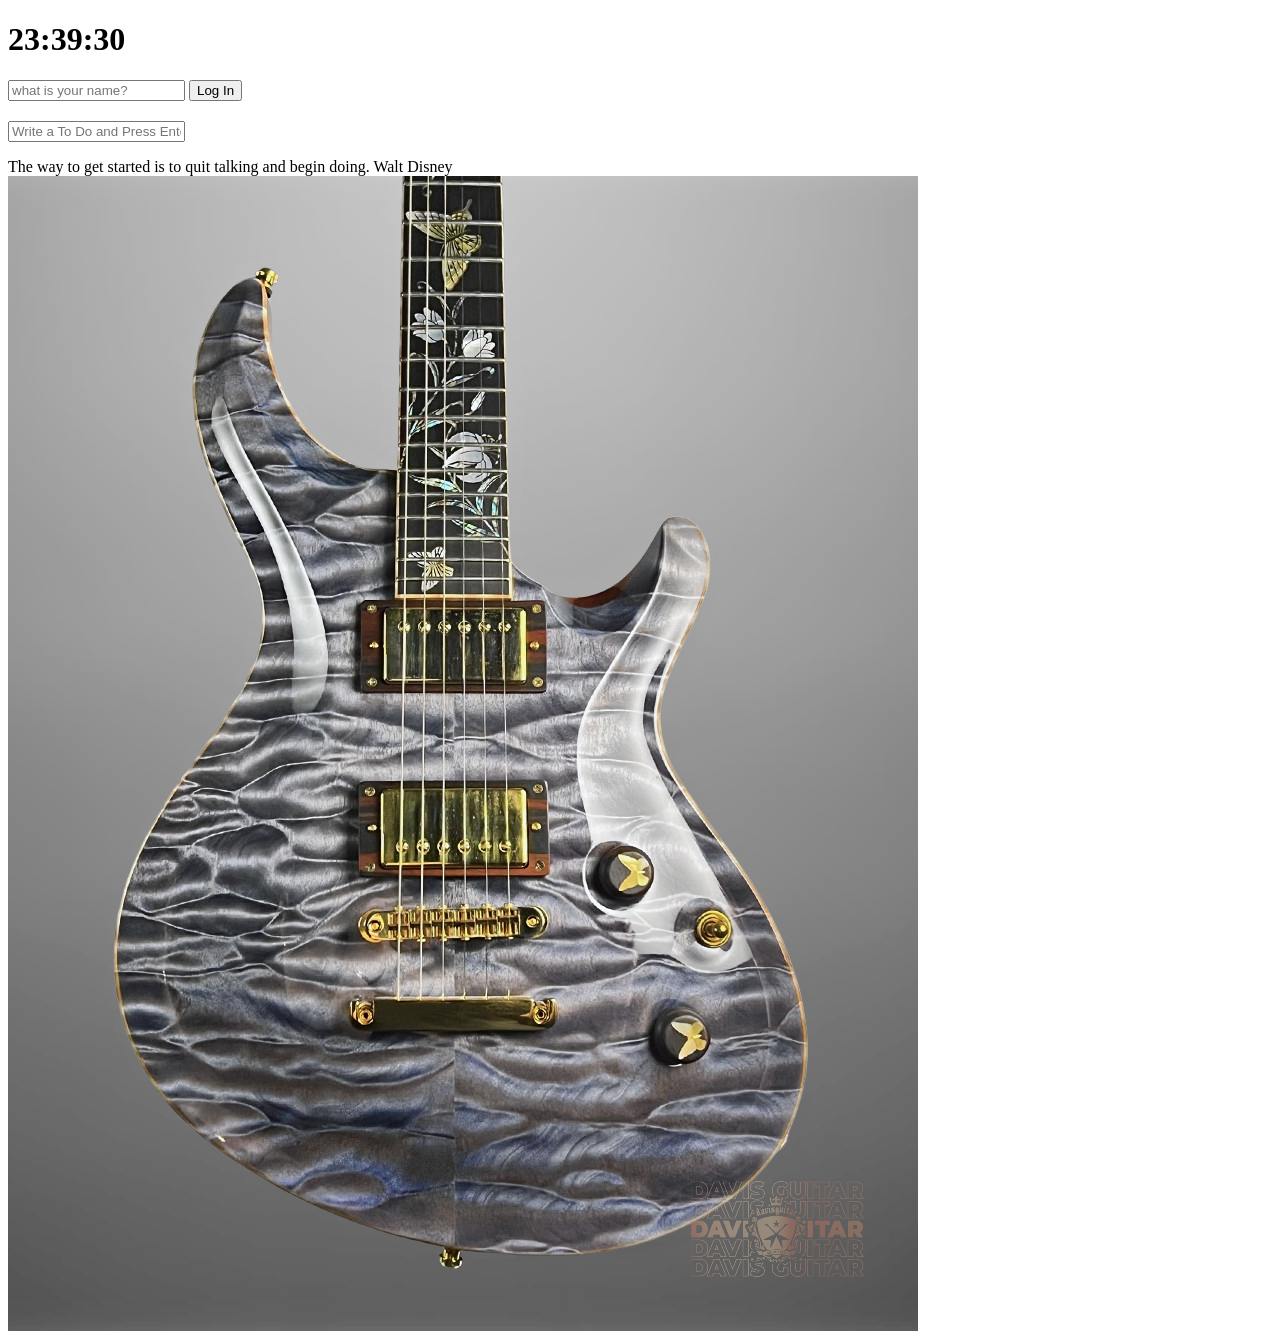
==== index.html @ baae0114 "index name change" ====
<!DOCTYPE html>
<html lang="en">
    <head>
        <meta charset="UTF-8">
        <meta name="viewport" content="width=device-width, initial-scale=1.0">
        <link rel = "stylesheet" href="css/style.css">
        <title>Momentum App</title>    
    </head>
    <body>
        <h1 id="clock">00:00</h1>
        <form class="hidden" id="login-form" >
            <input required maxlength="15" type="text" placeholder="what is your name?"/>
            <input type="submit" value="Log In"/>
        </form>

        <h2 id="greeting" class="hidden"></h2>

        <form id = "todo-form">
            <input type="text" placeholder="Write a To Do and Press Enter" required />
        </form>

        <ul id="todo-list">
            <!--js로 li 만들 예정-->
        </ul>
        <div id="quote"> 
             <span></span>
             <span></span>
        </div>

        <script src="js/greetings.js"></script>
        <script src="js/clock.js"></script>
        <script src="js/quotes.js"></script>
        <script src="js/background.js"></script>
        <script src="js/todo.js"></script>
    </body>
</html>
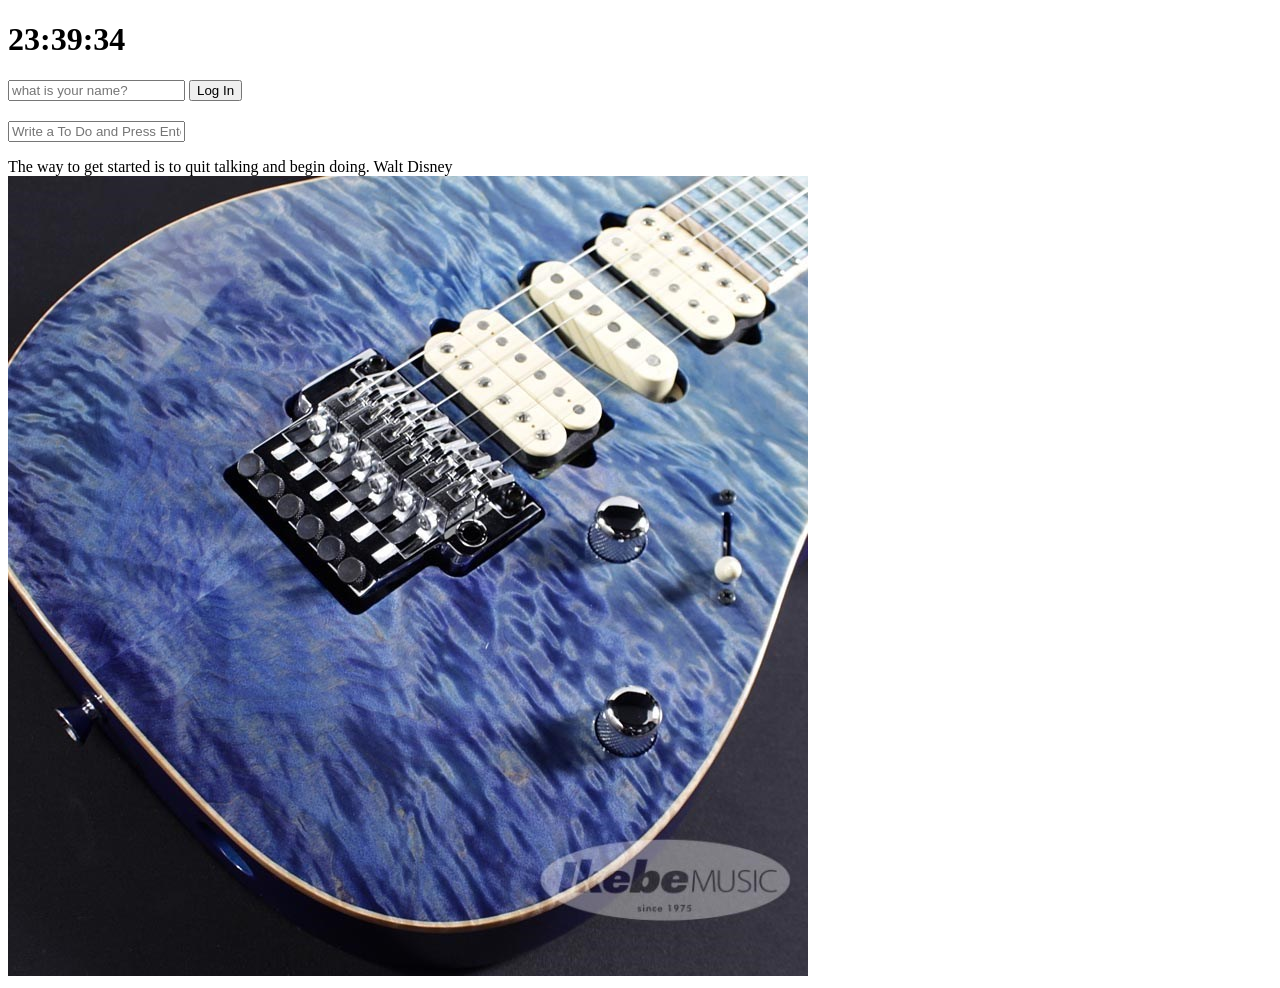
==== commit 4ac9a823: "add weather&temp" ====
--- a/index.html
+++ b/index.html
@@ -26,11 +26,15 @@
              <span></span>
              <span></span>
         </div>
-
+        <div id = "weather">
+            <span></span>
+            <span></span>
+        </div>
         <script src="js/greetings.js"></script>
         <script src="js/clock.js"></script>
         <script src="js/quotes.js"></script>
         <script src="js/background.js"></script>
         <script src="js/todo.js"></script>
+        <script src="js/weather.js"></script>
     </body>
 </html>
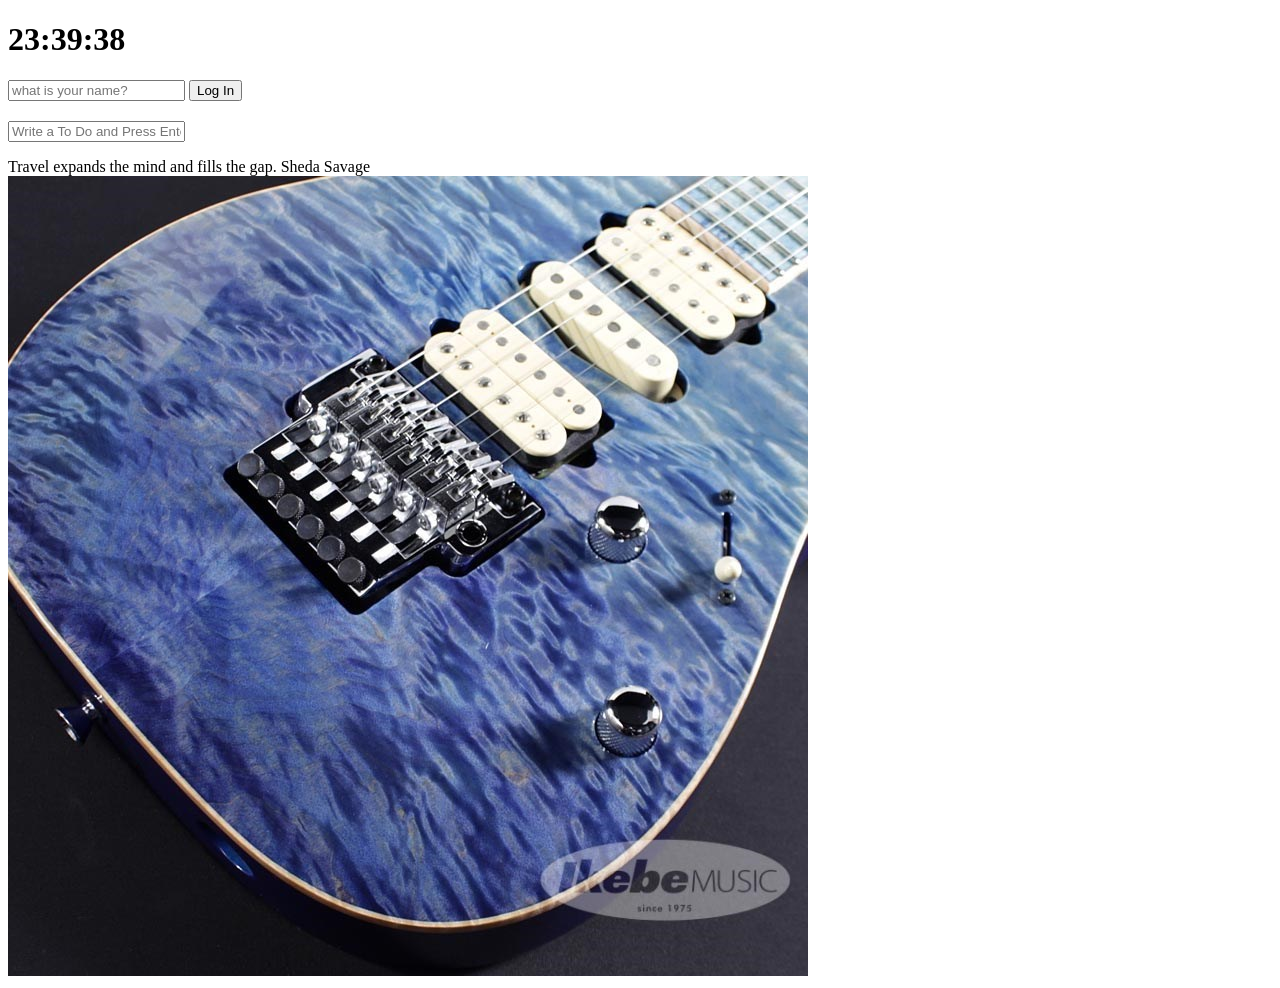
==== commit 4ed53a08: "hide apikey" ====
--- a/index.html
+++ b/index.html
@@ -35,6 +35,7 @@
         <script src="js/quotes.js"></script>
         <script src="js/background.js"></script>
         <script src="js/todo.js"></script>
+        <script src="js/weatherAPI.js"></script>
         <script src="js/weather.js"></script>
     </body>
 </html>
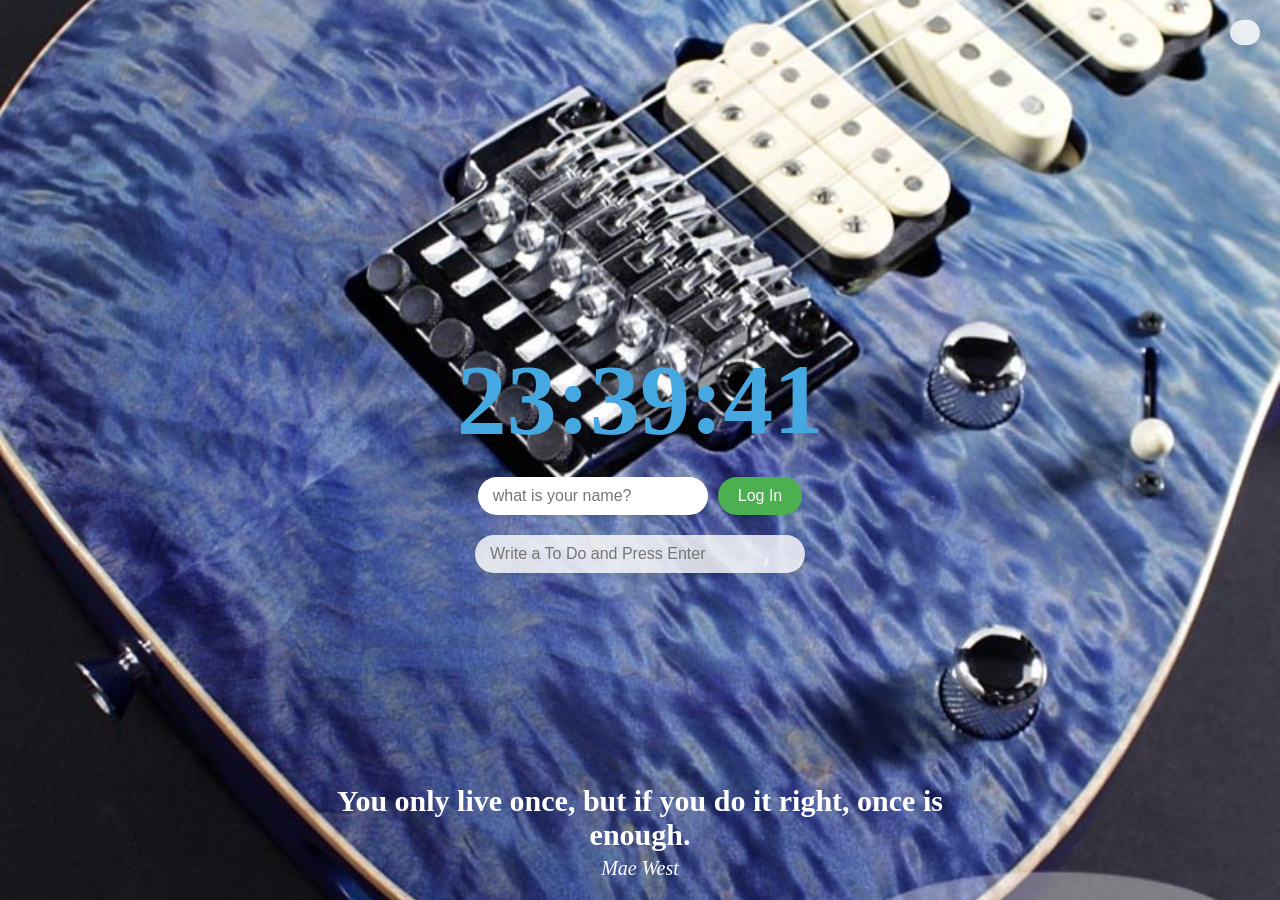
==== commit 72c3cc14: "add css" ====
--- a/index.html
+++ b/index.html
@@ -23,8 +23,8 @@
             <!--js로 li 만들 예정-->
         </ul>
         <div id="quote"> 
-             <span></span>
-             <span></span>
+             <span id="quote-text"></span>
+             <span id="quote-author"></span>
         </div>
         <div id = "weather">
             <span></span>
--- a/css/style.css
+++ b/css/style.css
@@ -0,0 +1,219 @@
+
+.bg-image {
+    position: absolute;
+    top: 0;
+    left: 0;
+    width: 100%;
+    height: 100%;
+    object-fit: cover; /* 이미지가 화면을 꽉 채우도록 설정 */
+    z-index: -1; /* 다른 요소들이 이미지 위에 오도록 설정 */
+  }
+
+  body {
+    display: flex;
+    flex-direction: column;
+    justify-content: center;
+    align-items: center;
+    height: 100vh;
+    margin: 0;
+}
+
+#clock {
+    font-size: 100px;
+    color: rgb(69, 168, 224);
+    margin-bottom: 20px; /* 시계 아래에 여백을 추가 */
+}
+
+.hidden{
+    display: none !important;
+}
+
+#login-form {
+            display: flex;
+            justify-content: center;
+            align-items: center;
+            margin-bottom: 20px;
+        }
+      
+#login-form input[type="text"] {
+
+    padding: 10px 15px;
+    margin-right: 10px;
+    border: none;
+    border-radius: 25px;
+    box-shadow: 0 2px 5px rgba(0, 0, 0, 0.1);
+    font-size: 16px;
+    outline: none;
+}
+
+#login-form input[type="submit"] {
+    padding: 10px 20px;
+    border: none;
+    border-radius: 25px;
+    background-color: #4CAF50;
+    color: white;
+    font-size: 16px;
+    cursor: pointer;
+    box-shadow: 0 2px 5px rgba(0, 0, 0, 0.1);
+    transition: background-color 0.3s ease;
+}
+
+#login-form input[type="submit"]:hover {
+    background-color: #45a049;
+}
+
+#greeting {
+    font-family: 'Arial', sans-serif;
+    font-size: 3rem;
+    font-weight: bold;
+    color: #ffffff;
+    text-shadow: 2px 2px 4px rgba(0, 0, 0, 0.5);
+    background-color: rgba(255, 192, 203, 0.3); /* Light pink with opacity */
+    padding: 15px 30px;
+    border-radius: 10px;
+    box-shadow: 0 0 15px rgba(255, 255, 255, 0.5);
+    transition: all 0.3s ease;
+}
+
+#greeting:hover {
+    transform: scale(1.05);
+    box-shadow: 0 0 20px rgba(255, 255, 255, 0.7);
+}
+
+/* To-do Form Styles */
+#todo-form {
+    margin-bottom: 20px;
+}
+
+#todo-form input {
+    width: 300px;
+    padding: 10px 15px;
+    font-size: 16px;
+    border: none;
+    border-radius: 25px;
+    background-color: rgba(255, 255, 255, 0.8);
+    box-shadow: 0 2px 10px rgba(0, 0, 0, 0.1);
+    transition: all 0.3s ease;
+}
+
+#todo-form input:focus {
+    outline: none;
+    box-shadow: 0 2px 15px rgba(255, 192, 203, 0.4);
+    background-color: white;
+}
+
+/* To-do List Styles */
+#todo-list {
+    list-style-type: none;
+    padding: 0;
+    width: 300px;
+}
+
+#todo-list li {
+    background-color: rgba(255, 255, 255, 0.8);
+    margin-bottom: 10px;
+    padding: 10px 15px;
+    border-radius: 15px;
+    display: flex;
+    justify-content: space-between;
+    align-items: center;
+    transition: all 0.3s ease;
+}
+
+#todo-list li:hover {
+    background-color: rgba(255, 255, 255, 0.9);
+    transform: translateY(-2px);
+    box-shadow: 0 4px 10px rgba(0, 0, 0, 0.1);
+}
+
+#todo-list li span {
+    flex-grow: 1;
+    margin-right: 10px;
+}
+
+#todo-list li button {
+    background: none;
+    border: none;
+    color: #ff6b6b;
+    font-size: 18px;
+    cursor: pointer;
+    transition: all 0.3s ease;
+}
+
+#todo-list li button:hover {
+    color: #ff4757;
+    transform: scale(1.2);
+}
+
+
+
+
+#weather {
+    position: absolute;
+    top: 20px;
+    right: 20px;
+    background-color: rgba(255, 255, 255, 0.8);
+    padding: 10px 15px;
+    border-radius: 20px;
+    box-shadow: 0 2px 10px rgba(0, 0, 0, 0.1);
+    font-family: 'Arial', sans-serif;
+    transition: all 0.3s ease;
+}
+
+#weather:hover {
+    background-color: rgba(255, 255, 255, 0.9);
+    box-shadow: 0 4px 15px rgba(0, 0, 0, 0.15);
+}
+
+#weather span {
+    display: block;
+    text-align: center;
+}
+
+#weather span:first-child {
+    font-size: 18px;
+    font-weight: bold;
+    margin-bottom: 5px;
+}
+
+#weather span:last-child {
+    font-size: 14px;
+    color: #666;
+}
+
+
+
+#quote {
+    position: absolute;
+    bottom: 20px;
+    left: 50%;
+    transform: translateX(-50%);
+    text-align: center;
+    color: white;
+    animation: sparkle 1.5s infinite;
+}
+
+#quote-text {
+    display: block;
+    font-size: 30px;
+    font-weight: bold;
+}
+
+#quote-author {
+    display: block;
+    margin-top: 5px;
+    font-size: 20px;
+    font-style: italic;
+}
+
+/* 반짝이는 애니메이션 효과 */
+@keyframes sparkle {
+    0%, 100% {
+        opacity: 1;
+        text-shadow: 0 0 5px rgba(255, 255, 255, 0.5), 0 0 10px rgba(255, 255, 255, 0.5), 0 0 20px rgba(255, 255, 255, 0.5), 0 0 40px rgba(255, 255, 255, 0.5);
+    }
+    50% {
+        opacity: 0.5;
+        text-shadow: 0 0 2px rgba(255, 255, 255, 0.5), 0 0 5px rgba(255, 255, 255, 0.5), 0 0 10px rgba(255, 255, 255, 0.5), 0 0 20px rgba(255, 255, 255, 0.5);
+    }
+}
